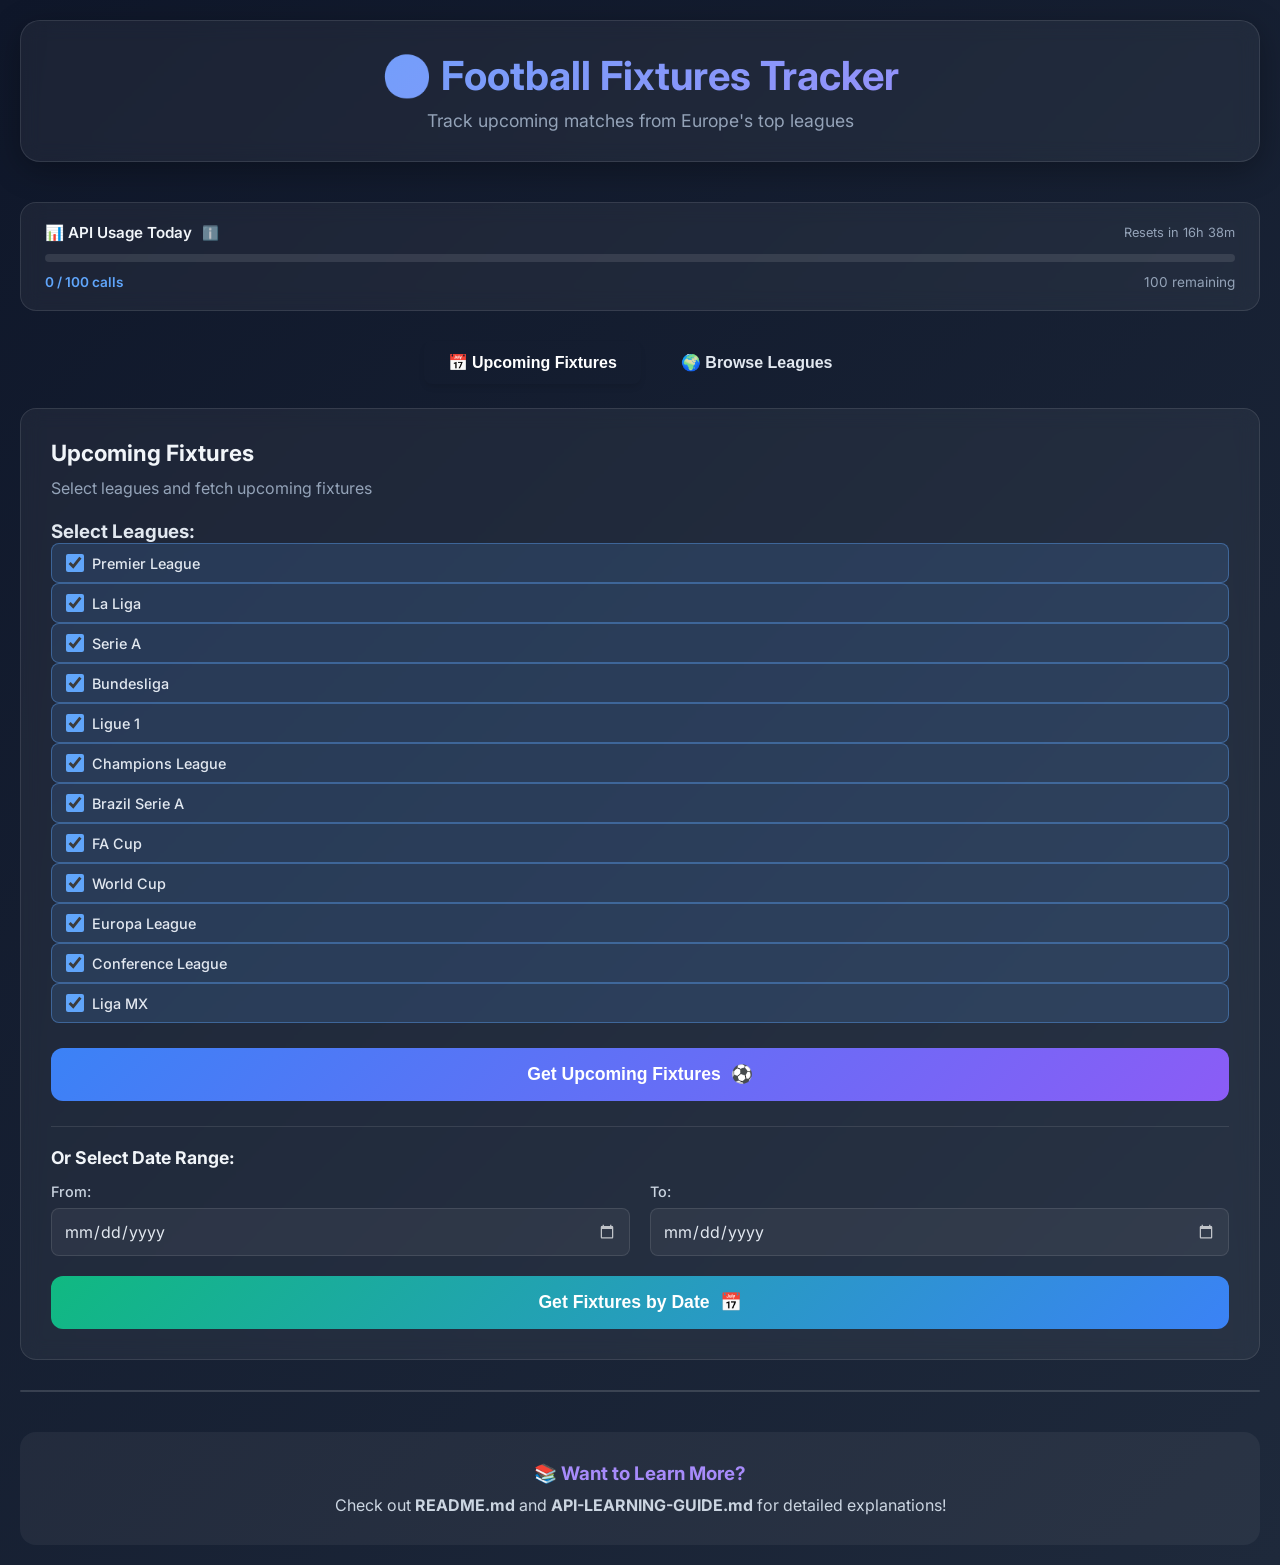
==== index.html @ 9589f8f1 "Update League Discovery UI and Logic" ====
<!DOCTYPE html>
<html lang="en">

<head>
    <meta charset="UTF-8">
    <meta name="viewport" content="width=device-width, initial-scale=1.0">
    <title>Football Results - API Demo</title>
    <meta name="description" content="Learn how to use APIs by fetching live football results">

    <!-- Link to our CSS file for styling -->
    <link rel="stylesheet" href="style.css">

    <!-- Google Fonts for better typography -->
    <link href="https://fonts.googleapis.com/css2?family=Inter:wght@400;500;600;700&display=swap" rel="stylesheet">
</head>

<body>
    <!-- Main container for our app -->
    <div class="container">

        <!-- Header section -->
        <header class="header">
            <h1>⚽ Football Fixtures Tracker</h1>
            <p class="subtitle">Track upcoming matches from Europe's top leagues</p>
        </header>

        <!-- API Usage Counter -->
        <div class="api-counter" id="api-counter">
            <div class="counter-header">
                <span class="counter-title">
                    📊 API Usage Today
                    <span class="info-icon"
                        title="ℹ️ API Counter Help&#10;&#10;• Daily Limit: 100 API calls&#10;• Each button click uses 6 calls (1 per league)&#10;• Counter resets at midnight&#10;• Saved in your browser&#10;&#10;💡 Tips for Efficiency:&#10;• Uncheck leagues you don't need&#10;• Results stay on screen - no need to refresh&#10;• Plan your queries to stay under the limit">ℹ️</span>
                </span>
                <span class="counter-reset" id="reset-timer">Resets in --:--</span>
            </div>
            <div class="progress-bar-container">
                <div class="progress-bar" id="progress-bar"></div>
            </div>
            <div class="counter-stats">
                <span class="counter-used" id="counter-used">-- / 100 calls</span>
                <span class="counter-remaining" id="counter-remaining">-- remaining</span>
            </div>
            <div class="counter-warning hidden" id="counter-warning">
                ⚠️ <span id="warning-text">Approaching daily limit!</span>
            </div>
        </div>

        <!-- Tabs Navigation -->
        <div class="tabs">
            <button class="tab-btn active" data-tab="tab-fixtures">📅 Upcoming Fixtures</button>
            <button class="tab-btn" data-tab="tab-leagues">🌍 Browse Leagues</button>
        </div>

        <!-- TAB 1: Fixtures (Existing Functionality) -->
        <div id="tab-fixtures" class="tab-content active">

            <!-- Control panel for fetching upcoming fixtures -->
            <div class="control-panel">
                <h2>Upcoming Fixtures</h2>
                <p class="control-description">Select leagues and fetch upcoming fixtures</p>

                <!-- League Selection -->
                <div class="league-selector">
                    <h3>Select Leagues:</h3>
                    <div class="league-options">
                        <label class="league-option">
                            <input type="checkbox" value="39" data-name="Premier League" checked>
                            <span>Premier League</span>
                        </label>
                        <label class="league-option">
                            <input type="checkbox" value="140" data-name="La Liga" checked>
                            <span>La Liga</span>
                        </label>
                        <label class="league-option">
                            <input type="checkbox" value="135" data-name="Serie A" checked>
                            <span>Serie A</span>
                        </label>
                        <label class="league-option">
                            <input type="checkbox" value="78" data-name="Bundesliga" checked>
                            <span>Bundesliga</span>
                        </label>
                        <label class="league-option">
                            <input type="checkbox" value="61" data-name="Ligue 1" checked>
                            <span>Ligue 1</span>
                        </label>
                        <label class="league-option">
                            <input type="checkbox" value="2" data-name="Champions League" checked>
                            <span>Champions League</span>
                        </label>
                        <label class="league-option">
                            <input type="checkbox" value="71" data-name="Brazil Serie A" checked>
                            <span>Brazil Serie A</span>
                        </label>
                        <label class="league-option">
                            <input type="checkbox" value="45" data-name="FA Cup" checked>
                            <span>FA Cup</span>
                        </label>
                        <label class="league-option">
                            <input type="checkbox" value="1" data-name="World Cup" data-season="2026" checked>
                            <span>World Cup</span>
                        </label>
                        <label class="league-option">
                            <input type="checkbox" value="3" data-name="Europa League" checked>
                            <span>Europa League</span>
                        </label>
                        <label class="league-option">
                            <input type="checkbox" value="848" data-name="Conference League" checked>
                            <span>Conference League</span>
                        </label>
                        <label class="league-option">
                            <input type="checkbox" value="262" data-name="Liga MX" data-season="2025" checked>
                            <span>Liga MX</span>
                        </label>
                    </div>
                </div>

                <!-- Button to fetch upcoming fixtures -->
                <button id="fetch-btn" class="fetch-btn">
                    <span class="btn-text">Get Upcoming Fixtures</span>
                    <span class="btn-icon">⚽</span>
                </button>

                <!-- Date Range Selection -->
                <div class="date-selector">
                    <hr class="divider">
                    <h3>Or Select Date Range:</h3>
                    <div class="date-inputs">
                        <div class="date-group">
                            <label for="start-date">From:</label>
                            <input type="date" id="start-date" class="date-input">
                        </div>
                        <div class="date-group">
                            <label for="end-date">To:</label>
                            <input type="date" id="end-date" class="date-input">
                        </div>
                    </div>
                    <button id="fetch-date-btn" class="fetch-btn secondary-btn">
                        <span class="btn-text">Get Fixtures by Date</span>
                        <span class="btn-icon">📅</span>
                    </button>
                </div>
            </div>

            <!-- Loading spinner (hidden by default) -->
            <div id="loading" class="loading hidden">
                <div class="spinner"></div>
                <p>Fetching football data...</p>
            </div>

            <!-- Error message area (hidden by default) -->
            <div id="error" class="error-message hidden">
                <h3>⚠️ Oops! Something went wrong</h3>
                <p id="error-text"></p>
            </div>

            <!-- Results container where matches will be displayed -->
            <div id="results" class="results-container">
                <!-- Match table will be inserted here by JavaScript -->
            </div>
        </div><!-- End of tab-fixtures -->

        <!-- TAB 2: League Discovery -->
        <div id="tab-leagues" class="tab-content hidden">
            <div class="control-panel">
                <h2>Explore Football Leagues</h2>
                <p class="control-description">Discover competitions from around the world. (Cached locally to save
                    credits!)</p>

                <div class="search-box">
                    <input type="text" id="league-search"
                        placeholder="Search leagues (e.g. 'Premier', 'Spain', 'cup')..." disabled>
                </div>

                <div class="action-row">
                    <button id="fetch-leagues-btn" class="fetch-btn">
                        <span class="btn-text">Load All Leagues</span>
                        <span class="btn-icon">📥</span>
                    </button>
                    <span id="league-status" class="status-text"></span>
                </div>
            </div>

            <div id="leagues-container" class="leagues-grid">
                <!-- League cards will go here -->
                <div class="placeholder-message">
                    Click "Load All Leagues" to fetch the available competitions.
                </div>
            </div>
        </div>
        <footer class="footer">
            <h3>📚 Want to Learn More?</h3>
            <p>Check out <strong>README.md</strong> and <strong>API-LEARNING-GUIDE.md</strong> for detailed
                explanations!</p>
        </footer>
    </div>

    <!-- Load Historical Odds Data (Global Variable) -->
    <script src="odds_data.js"></script>

    <!-- Link to our JavaScript file (loaded at the end so HTML loads first) -->
    <script src="script.js"></script>
</body>

</html>
---- style.css ----
/* ===================================
   FOOTBALL API DEMO - STYLESHEET
   This file styles our football results app
   =================================== */

/* Reset and base styles */
* {
    margin: 0;
    padding: 0;
    box-sizing: border-box;
}

body {
    font-family: 'Inter', -apple-system, BlinkMacSystemFont, 'Segoe UI', sans-serif;
    background: linear-gradient(135deg, #0f172a 0%, #1e293b 100%);
    min-height: 100vh;
    color: #e2e8f0;
    padding: 20px;
}

.container {
    max-width: 1400px;
    margin: 0 auto;
}

/* ===================================
   HEADER SECTION
   =================================== */
.header {
    text-align: center;
    margin-bottom: 40px;
    padding: 30px 20px;
    background: rgba(255, 255, 255, 0.05);
    backdrop-filter: blur(10px);
    border-radius: 20px;
    border: 1px solid rgba(255, 255, 255, 0.1);
    box-shadow: 0 8px 32px rgba(0, 0, 0, 0.3);
}

.header h1 {
    font-size: 2.5rem;
    font-weight: 700;
    background: linear-gradient(135deg, #60a5fa 0%, #a78bfa 100%);
    -webkit-background-clip: text;
    -webkit-text-fill-color: transparent;
    background-clip: text;
    margin-bottom: 10px;
}

.subtitle {
    font-size: 1.1rem;
    color: #94a3b8;
    font-weight: 400;
}

/* ===================================
   CONTROL PANEL
   =================================== */
.control-panel {
    background: rgba(255, 255, 255, 0.05);
    backdrop-filter: blur(10px);
    border: 1px solid rgba(255, 255, 255, 0.1);
    border-radius: 16px;
    padding: 30px;
    margin-bottom: 30px;
}

.control-panel h2 {
    margin-bottom: 10px;
    color: #f1f5f9;
    font-size: 1.4rem;
}

.control-description {
    color: #94a3b8;
    margin-bottom: 20px;
    line-height: 1.5;
}

/* League Selector */
.league-selector {
    margin-bottom: 25px;
    gap: 12px;
}

.league-option {
    display: flex;
    align-items: center;
    gap: 8px;
    padding: 10px 14px;
    background: rgba(255, 255, 255, 0.05);
    border: 1px solid rgba(255, 255, 255, 0.1);
    border-radius: 8px;
    cursor: pointer;
    transition: all 0.2s ease;
}

.league-option:hover {
    background: rgba(96, 165, 250, 0.1);
    border-color: rgba(96, 165, 250, 0.3);
}

.league-option input[type="checkbox"] {
    width: 18px;
    height: 18px;
    cursor: pointer;
    accent-color: #60a5fa;
}

.league-option span {
    color: #e2e8f0;
    font-size: 0.9rem;
    font-weight: 500;
}

.league-option:has(input:checked) {
    background: rgba(96, 165, 250, 0.15);
    border-color: rgba(96, 165, 250, 0.4);
}

/* Fetch button */
.fetch-btn {
    width: 100%;
    padding: 16px 24px;
    font-size: 1.1rem;
    font-weight: 600;
    background: linear-gradient(135deg, #3b82f6 0%, #8b5cf6 100%);
    color: white;
    border: none;
    border-radius: 12px;
    cursor: pointer;
    display: flex;
    align-items: center;
    justify-content: center;
    gap: 10px;
    transition: transform 0.2s ease, box-shadow 0.2s ease;
}

.fetch-btn:hover {
    transform: translateY(-2px);
    box-shadow: 0 8px 24px rgba(59, 130, 246, 0.4);
}

.fetch-btn:active {
    transform: translateY(0);
}

.fetch-btn:disabled {
    opacity: 0.5;
    cursor: not-allowed;
    transform: none;
}

/* ===================================
   LOADING SPINNER
   =================================== */
.loading {
    text-align: center;
    padding: 40px;
    background: rgba(255, 255, 255, 0.05);
    border-radius: 16px;
    margin-bottom: 20px;
}

.spinner {
    width: 50px;
    height: 50px;
    margin: 0 auto 20px;
    border: 4px solid rgba(96, 165, 250, 0.2);
    border-top-color: #60a5fa;
    border-radius: 50%;
    animation: spin 1s linear infinite;
}

@keyframes spin {
    to {
        transform: rotate(360deg);
    }
}

/* ===================================
   ERROR MESSAGE
   =================================== */
.error-message {
    background: rgba(239, 68, 68, 0.1);
    border: 1px solid rgba(239, 68, 68, 0.3);
    border-radius: 12px;
    padding: 20px;
    margin-bottom: 20px;
}

.error-message h3 {
    color: #fca5a5;
    margin-bottom: 10px;
}

.error-message p {
    color: #fecaca;
}

/* ===================================
   RESULTS CONTAINER - TABLE STYLE
   =================================== */
.results-container {
    background: rgba(255, 255, 255, 0.05);
    backdrop-filter: blur(10px);
    border: 1px solid rgba(255, 255, 255, 0.1);
    border-radius: 12px;
    overflow: hidden;
    margin-bottom: 40px;
}

.fixtures-table {
    width: 100%;
    border-collapse: collapse;
    font-size: 0.9rem;
}

.fixtures-table thead {
    background: rgba(96, 165, 250, 0.1);
    border-bottom: 2px solid rgba(96, 165, 250, 0.3);
}

.fixtures-table th {
    padding: 16px 12px;
    text-align: left;
    font-weight: 600;
    color: #60a5fa;
    font-size: 0.85rem;
    text-transform: uppercase;
    letter-spacing: 0.5px;
}

.fixtures-table th.center {
    text-align: center;
}

.fixtures-table tbody tr {
    border-bottom: 1px solid rgba(255, 255, 255, 0.05);
    transition: background-color 0.2s ease;
}

.fixtures-table tbody tr:hover {
    background: rgba(96, 165, 250, 0.08);
}

.fixtures-table tbody tr:last-child {
    border-bottom: none;
}

.fixtures-table td {
    padding: 14px 12px;
    color: #e2e8f0;
    vertical-align: middle;
}

.league-cell {
    font-weight: 600;
    color: #60a5fa;
    white-space: nowrap;
}

.datetime-cell {
    color: #94a3b8;
    font-size: 0.85rem;
    white-space: nowrap;
}

.date-line {
    display: block;
    margin-bottom: 2px;
}

.time-line {
    display: block;
    font-size: 0.8rem;
    color: #64748b;
}

.team-cell {
    display: flex;
    align-items: center;
    gap: 8px;
}

.team-logo {
    width: 24px;
    height: 24px;
    object-fit: contain;
    flex-shrink: 0;
}

.team-name {
    font-weight: 500;
    color: #f1f5f9;
}

.score-cell {
    text-align: center;
    font-weight: 700;
    font-size: 1.1rem;
    color: #60a5fa;
    white-space: nowrap;
}

.score-cell.no-score {
    color: #64748b;
    font-size: 0.9rem;
}

.venue-cell {
    color: #94a3b8;
    font-size: 0.85rem;
}

.match-status {
    display: inline-block;
    padding: 4px 10px;
    border-radius: 12px;
    font-size: 0.75rem;
    font-weight: 600;
    text-align: center;
    white-space: nowrap;
}

.status-finished {
    background: rgba(34, 197, 94, 0.2);
    color: #86efac;
}

.status-live {
    background: rgba(239, 68, 68, 0.2);
    color: #fca5a5;
}

.status-scheduled {
    background: rgba(59, 130, 246, 0.2);
    color: #93c5fd;
}

/* ===================================
   FOOTER
   =================================== */
.footer {
    text-align: center;
    padding: 30px;
    background: rgba(255, 255, 255, 0.05);
    border-radius: 16px;
    margin-top: 40px;
}

.footer h3 {
    color: #a78bfa;
    margin-bottom: 10px;
}

.footer p {
    color: #cbd5e1;
}

/* ===================================
   UTILITY CLASSES
   =================================== */
.hidden {
    display: none;
}

/* ===================================
   RESPONSIVE DESIGN
   =================================== */
@media (max-width: 768px) {
    .header h1 {
        font-size: 2rem;
    }

    .fixtures-table {
        font-size: 0.8rem;
    }

    .fixtures-table th,
    .fixtures-table td {
        padding: 10px 8px;
    }

    .team-logo {
        width: 20px;
        height: 20px;
    }

    .control-panel {
        padding: 20px;
    }

    .league-options {
        grid-template-columns: 1fr;
    }
}
/* ===================================
   API USAGE COUNTER
   =================================== */
.api-counter {
    background: rgba(255, 255, 255, 0.05);
    backdrop-filter: blur(10px);
    border: 1px solid rgba(255, 255, 255, 0.1);
    border-radius: 16px;
    padding: 20px 24px;
    margin-bottom: 30px;
}

.counter-header {
    display: flex;
    justify-content: space-between;
    align-items: center;
    margin-bottom: 12px;
}

.counter-title {
    font-size: 0.95rem;
    font-weight: 600;
    color: #f1f5f9;
}

.counter-reset {
    font-size: 0.8rem;
    color: #94a3b8;
}

.progress-bar-container {
    width: 100%;
    height: 8px;
    background: rgba(255, 255, 255, 0.1);
    border-radius: 10px;
    overflow: hidden;
    margin-bottom: 12px;
}

.progress-bar {
    height: 100%;
    background: linear-gradient(90deg, #10b981 0%, #3b82f6 100%);
    border-radius: 10px;
    transition: width 0.3s ease, background 0.3s ease;
    width: 0%;
}

.progress-bar.medium {
    background: linear-gradient(90deg, #3b82f6 0%, #f59e0b 100%);
}

.progress-bar.high {
    background: linear-gradient(90deg, #f59e0b 0%, #ef4444 100%);
}

.counter-stats {
    display: flex;
    justify-content: space-between;
    align-items: center;
    font-size: 0.85rem;
}

.counter-used {
    font-weight: 600;
    color: #60a5fa;
}

.counter-remaining {
    color: #94a3b8;
}

.counter-warning {
    margin-top: 12px;
    padding: 8px 12px;
    background: rgba(251, 191, 36, 0.1);
    border: 1px solid rgba(251, 191, 36, 0.3);
    border-radius: 8px;
    font-size: 0.85rem;
    color: #fbbf24;
    display: flex;
    align-items: center;
    gap: 6px;
}

.counter-warning.error {
    background: rgba(239, 68, 68, 0.1);
    border-color: rgba(239, 68, 68, 0.3);
    color: #fca5a5;
}

/* Info icon tooltip */
.info-icon {
    display: inline-block;
    margin-left: 6px;
    font-size: 0.85rem;
    cursor: help;
    opacity: 0.7;
    transition: opacity 0.2s ease;
}

.info-icon:hover {
    opacity: 1;
}

/* Utility class for hiding elements */
.hidden {
    display: none !important;
}

/* ===================================
   DATE RANGE SELECTOR
   =================================== */
.date-selector {
    margin-top: 25px;
}

.divider {
    border: 0;
    height: 1px;
    background: rgba(255, 255, 255, 0.1);
    margin: 20px 0;
}

.date-selector h3 {
    margin-bottom: 15px;
    color: #f1f5f9;
    font-size: 1.1rem;
}

.date-inputs {
    display: flex;
    gap: 20px;
    margin-bottom: 20px;
}

.date-group {
    display: flex;
    flex-direction: column;
    gap: 8px;
    flex: 1;
}

.date-group label {
    color: #cbd5e1;
    font-size: 0.9rem;
    font-weight: 500;
}

.date-input {
    background: rgba(255, 255, 255, 0.05);
    border: 1px solid rgba(255, 255, 255, 0.1);
    border-radius: 8px;
    padding: 12px;
    color: #e2e8f0;
    font-family: inherit;
    font-size: 1rem;
    width: 100%;
}

.date-input::-webkit-calendar-picker-indicator {
    filter: invert(1);
    cursor: pointer;
    opacity: 0.7;
}

.date-input:focus {
    outline: none;
    border-color: #60a5fa;
    background: rgba(255, 255, 255, 0.1);
}

.secondary-btn {
    background: linear-gradient(135deg, #10b981 0%, #3b82f6 100%);
}

.secondary-btn:hover {
    box-shadow: 0 8px 24px rgba(16, 185, 129, 0.4);
}

/* ===================================
   TABS STYLES
   =================================== */
.tabs {
    display: flex;
    justify-content: center;
    gap: 1rem;
    margin-bottom: 1.5rem;
    padding: 0 1rem;
}

.tab-btn {
    background-color: transparent;
    border: 2px solid var(--primary-color);
    color: var(--text-color);
    padding: 0.75rem 1.5rem;
    border-radius: 8px;
    font-size: 1rem;
    font-weight: 600;
    cursor: pointer;
    transition: all 0.2s ease;
    width: auto;
}

.tab-btn:hover {
    background-color: rgba(59, 130, 246, 0.1); /* light blue tint */
}

.tab-btn.active {
    background-color: var(--primary-color);
    color: white;
    box-shadow: 0 4px 6px -1px rgba(0, 0, 0, 0.1);
}

.tab-content {
    display: block;
    animation: fadeIn 0.3s ease;
}

.tab-content.hidden {
    display: none;
}

@keyframes fadeIn {
    from { opacity: 0; transform: translateY(5px); }
    to { opacity: 1; transform: translateY(0); }
}

/* ===================================
   LEAGUE DISCOVERY STYLES
   =================================== */
.search-box {
    margin-bottom: 1.5rem;
    max-width: 500px;
    margin-left: auto;
    margin-right: auto;
}

.search-box input {
    width: 100%;
    padding: 1rem;
    font-size: 1rem;
    border: 1px solid #e2e8f0;
    border-radius: 8px;
    background-color: white;
    box-shadow: 0 1px 2px 0 rgba(0, 0, 0, 0.05);
}

.search-box input:focus {
    outline: none;
    border-color: var(--primary-color);
    box-shadow: 0 0 0 3px rgba(59, 130, 246, 0.2);
}

.action-row {
    display: flex;
    flex-direction: column;
    align-items: center;
    gap: 1rem;
    margin-bottom: 2rem;
}

.status-text {
    font-size: 0.9rem;
    color: #64748b;
}

.leagues-grid {
    display: flex;
    flex-direction: column;
    gap: 0.5rem;
    padding: 1rem 0;
}

.league-card {
    background: white;
    border-radius: 8px;
    padding: 1rem;
    box-shadow: 0 1px 2px 0 rgba(0, 0, 0, 0.05);
    border: 1px solid #e2e8f0;
    display: flex;
    justify-content: space-between;
    align-items: center;
    transition: background-color 0.2s ease;
}

.league-card:hover {
    background-color: #f8fafc;
}

.league-card.major-league {
    border-left: 4px solid var(--secondary-color);
    background: #fdfdfd; 
}

/* New Layout for List Items */
.league-info {
    flex-grow: 1;
    display: grid;
    grid-template-columns: 2fr 1.5fr 1fr 1fr;
    align-items: center;
    gap: 1rem;
}

.league-info h4 {
    margin: 0;
    font-size: 1rem;
    color: #0f172a;
    font-weight: 600;
}

.league-info p {
    margin: 0;
    color: #64748b;
    font-size: 0.9rem;
}

.meta-tags {
    display: flex;
    gap: 0.5rem;
    justify-content: flex-end;
}

.league-tag {
    font-size: 0.75rem;
    padding: 0.2rem 0.6rem;
    border-radius: 4px;
    background-color: #f1f5f9;
    color: #475569;
    white-space: nowrap;
}

.tag-popular {
    background-color: var(--secondary-color);
    color: white;
}

.placeholder-message {
    text-align: center;
    padding: 3rem;
    color: #94a3b8;
    background: #f8fafc;
    border-radius: 12px;
    border: 2px dashed #e2e8f0;
}

/* Load More Button */
.load-more-container {
    text-align: center;
    margin-top: 1rem;
    width: 100%;
}
.load-more-btn {
    background: white;
    border: 1px solid #e2e8f0;
    padding: 0.5rem 2rem;
    border-radius: 6px;
    cursor: pointer;
    font-size: 0.9rem;
    color: #64748b;
    transition: all 0.2s;
}
.load-more-btn:hover {
    border-color: #cbd5e1;
    color: #334155;
}
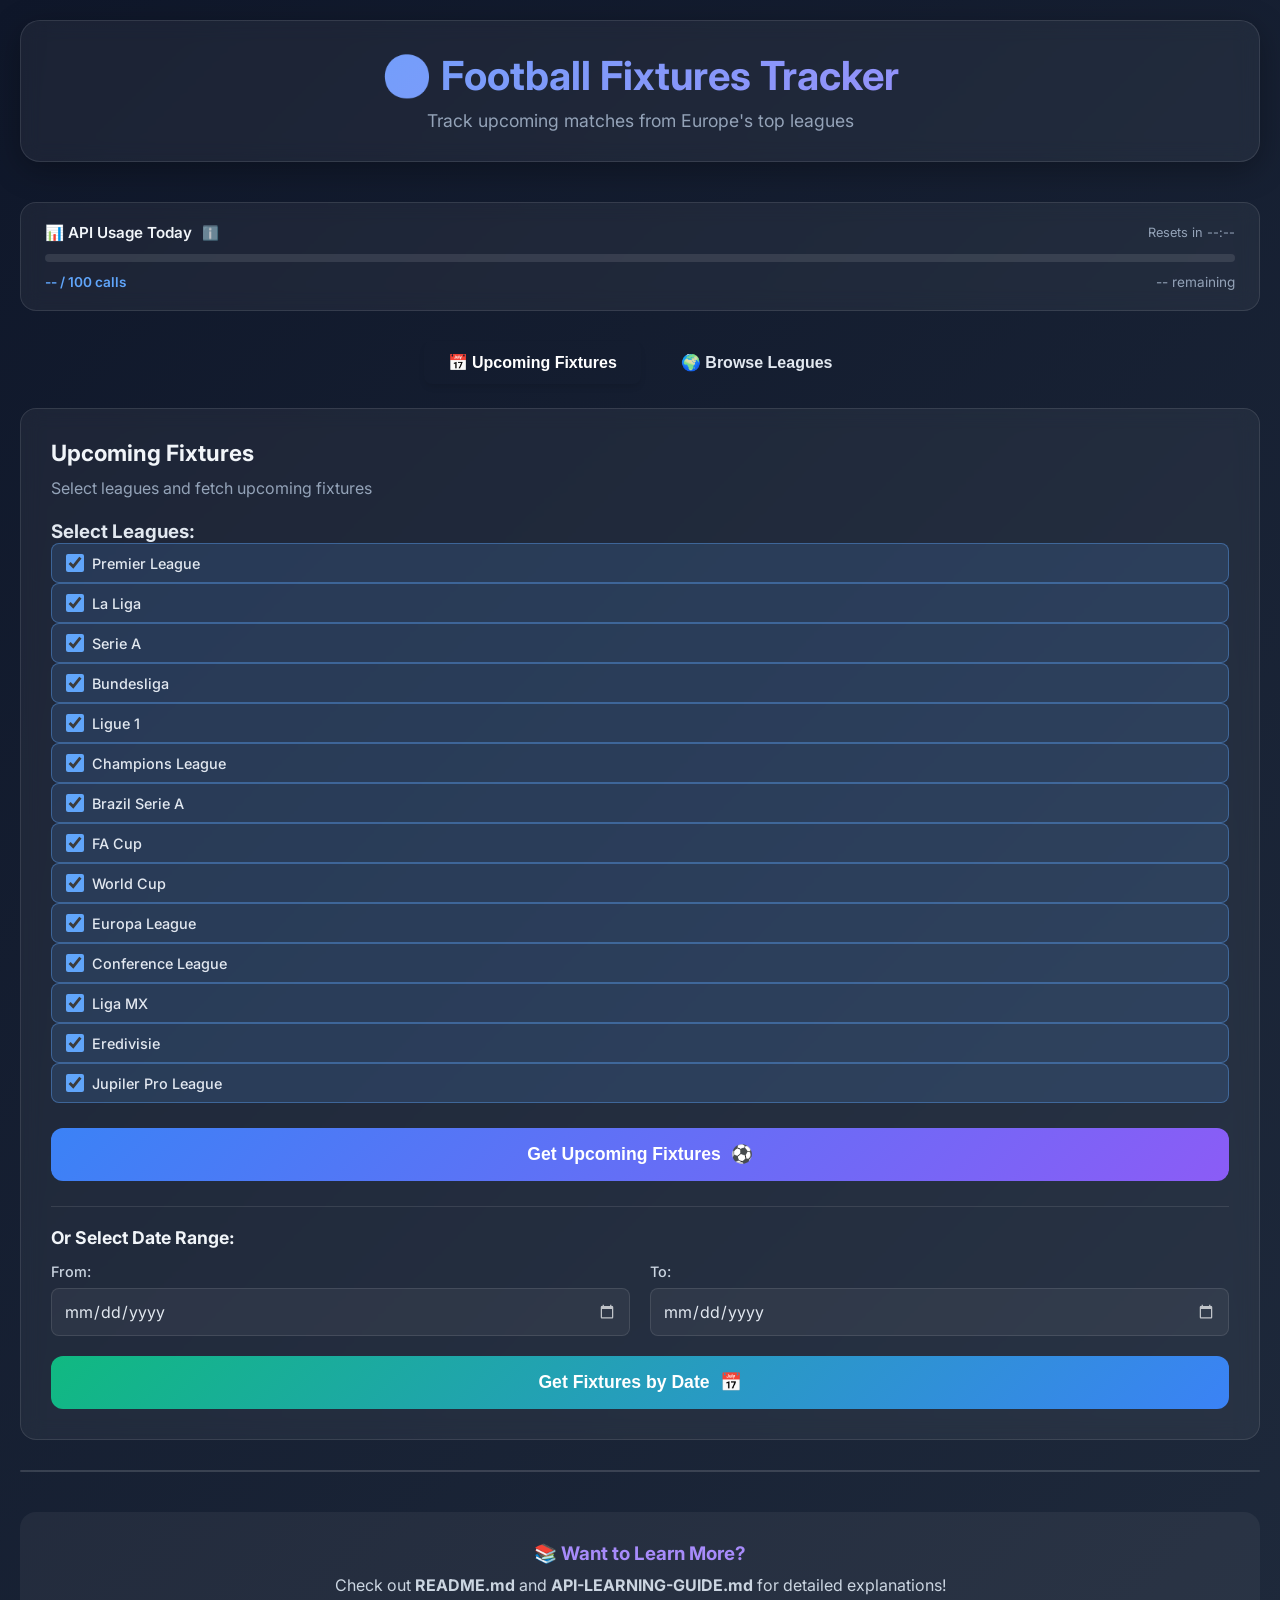
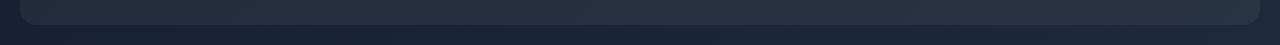
==== commit d5a62a4d: "Add pinning feature, new leagues, and dark mode for browsing" ====
--- a/index.html
+++ b/index.html
@@ -108,10 +108,21 @@
                             <input type="checkbox" value="848" data-name="Conference League" checked>
                             <span>Conference League</span>
                         </label>
-                        <label class="league-option">
+                    <label class="league-option">
                             <input type="checkbox" value="262" data-name="Liga MX" data-season="2025" checked>
                             <span>Liga MX</span>
                         </label>
+                        <label class="league-option">
+                            <input type="checkbox" value="88" data-name="Eredivisie" data-season="2025" checked>
+                            <span>Eredivisie</span>
+                        </label>
+                        <label class="league-option">
+                            <input type="checkbox" value="144" data-name="Jupiler Pro League" data-season="2025" checked>
+                            <span>Jupiler Pro League</span>
+                        </label>
+                        
+                        <!-- Custom Leagues (Pinned by User) -->
+                        <div id="custom-leagues-container"></div>
                     </div>
                 </div>
 
--- a/style.css
+++ b/style.css
@@ -623,7 +623,7 @@
 }
 
 /* ===================================
-   LEAGUE DISCOVERY STYLES
+   LEAGUE DISCOVERY STYLES (DARK MODE)
    =================================== */
 .search-box {
     margin-bottom: 1.5rem;
@@ -636,16 +636,23 @@
     width: 100%;
     padding: 1rem;
     font-size: 1rem;
-    border: 1px solid #e2e8f0;
+    border: 1px solid rgba(255, 255, 255, 0.1);
     border-radius: 8px;
-    background-color: white;
-    box-shadow: 0 1px 2px 0 rgba(0, 0, 0, 0.05);
+    background-color: rgba(30, 41, 59, 0.6);
+    color: white;
+    box-shadow: 0 4px 6px -1px rgba(0, 0, 0, 0.1);
+    transition: all 0.2s;
 }
 
 .search-box input:focus {
     outline: none;
-    border-color: var(--primary-color);
+    border-color: #60a5fa;
     box-shadow: 0 0 0 3px rgba(59, 130, 246, 0.2);
+    background-color: rgba(30, 41, 59, 0.8);
+}
+
+.search-box input::placeholder {
+    color: #64748b;
 }
 
 .action-row {
@@ -658,7 +665,7 @@
 
 .status-text {
     font-size: 0.9rem;
-    color: #64748b;
+    color: #94a3b8;
 }
 
 .leagues-grid {
@@ -668,28 +675,30 @@
     padding: 1rem 0;
 }
 
+/* Dark Mode League Card */
 .league-card {
-    background: white;
-    border-radius: 8px;
+    background: rgba(255, 255, 255, 0.03);
+    border-radius: 12px;
     padding: 1rem;
-    box-shadow: 0 1px 2px 0 rgba(0, 0, 0, 0.05);
-    border: 1px solid #e2e8f0;
+    border: 1px solid rgba(255, 255, 255, 0.05);
     display: flex;
     justify-content: space-between;
     align-items: center;
-    transition: background-color 0.2s ease;
+    transition: all 0.2s ease;
 }
 
 .league-card:hover {
-    background-color: #f8fafc;
+    background: rgba(255, 255, 255, 0.08);
+    transform: translateX(4px);
+    border-color: rgba(255, 255, 255, 0.1);
 }
 
 .league-card.major-league {
-    border-left: 4px solid var(--secondary-color);
-    background: #fdfdfd; 
-}
-
-/* New Layout for List Items */
+    border-left: 4px solid #f59e0b; /* Amber/Gold for major leagues */
+    background: linear-gradient(90deg, rgba(245, 158, 11, 0.05) 0%, rgba(255, 255, 255, 0.03) 100%);
+}
+
+/* Layout for List Items */
 .league-info {
     flex-grow: 1;
     display: grid;
@@ -701,13 +710,13 @@
 .league-info h4 {
     margin: 0;
     font-size: 1rem;
-    color: #0f172a;
+    color: #f1f5f9;
     font-weight: 600;
 }
 
 .league-info p {
     margin: 0;
-    color: #64748b;
+    color: #94a3b8;
     font-size: 0.9rem;
 }
 
@@ -721,23 +730,24 @@
     font-size: 0.75rem;
     padding: 0.2rem 0.6rem;
     border-radius: 4px;
-    background-color: #f1f5f9;
-    color: #475569;
+    background-color: rgba(255, 255, 255, 0.1);
+    color: #cbd5e1;
     white-space: nowrap;
 }
 
 .tag-popular {
-    background-color: var(--secondary-color);
-    color: white;
+    background-color: rgba(245, 158, 11, 0.2);
+    color: #fbbf24;
+    border: 1px solid rgba(245, 158, 11, 0.3);
 }
 
 .placeholder-message {
     text-align: center;
     padding: 3rem;
     color: #94a3b8;
-    background: #f8fafc;
+    background: rgba(255, 255, 255, 0.02);
     border-radius: 12px;
-    border: 2px dashed #e2e8f0;
+    border: 2px dashed rgba(255, 255, 255, 0.1);
 }
 
 /* Load More Button */
@@ -747,16 +757,86 @@
     width: 100%;
 }
 .load-more-btn {
-    background: white;
-    border: 1px solid #e2e8f0;
-    padding: 0.5rem 2rem;
-    border-radius: 6px;
+    background: rgba(255, 255, 255, 0.05);
+    border: 1px solid rgba(255, 255, 255, 0.1);
+    padding: 0.75rem 2rem;
+    border-radius: 8px;
     cursor: pointer;
     font-size: 0.9rem;
-    color: #64748b;
+    color: #cbd5e1;
     transition: all 0.2s;
 }
 .load-more-btn:hover {
-    border-color: #cbd5e1;
-    color: #334155;
+    background: rgba(255, 255, 255, 0.1);
+    color: white;
+}
+
+/* ===================================
+   PINNING & CUSTOM LEAGUES STYLES
+   =================================== */
+/* Pin Button in Card */
+.pin-league-btn {
+    padding: 6px 14px;
+    font-size: 0.85rem;
+    border-radius: 8px;
+    border: 1px solid rgba(255, 255, 255, 0.1);
+    background: rgba(0, 0, 0, 0.2);
+    color: #e2e8f0;
+    cursor: pointer;
+    transition: all 0.2s;
+    font-weight: 500;
+    display: flex;
+    align-items: center;
+    gap: 6px;
+    margin-left: 10px;
+}
+
+.pin-league-btn:hover {
+    background: rgba(59, 130, 246, 0.2);
+    border-color: rgba(59, 130, 246, 0.5);
+    color: white;
+    transform: translateY(-1px);
+}
+
+.pin-league-btn.pinned {
+    background: rgba(16, 185, 129, 0.15);
+    border-color: rgba(16, 185, 129, 0.4);
+    color: #6ee7b7;
+}
+
+/* Custom Leagues Container and Items */
+#custom-leagues-container {
+    display: contents; /* Allows children to sit directly in grid */
+}
+
+.league-option.custom-league {
+    border: 1px dashed rgba(139, 92, 246, 0.4);
+    background: rgba(139, 92, 246, 0.05);
+}
+
+.league-option.custom-league:hover {
+    background: rgba(139, 92, 246, 0.1);
+    border-color: rgba(139, 92, 246, 0.6);
+}
+
+.custom-league span {
+    width: 100%;
+    display: flex;
+    justify-content: space-between;
+    align-items: center;
+}
+
+.remove-pin {
+    opacity: 0.4;
+    cursor: pointer;
+    transition: all 0.2s;
+    font-size: 0.75rem;
+    padding: 2px 6px;
+    border-radius: 4px;
+}
+
+.remove-pin:hover {
+    opacity: 1;
+    background: rgba(239, 68, 68, 0.2);
+    color: #fca5a5;
 }
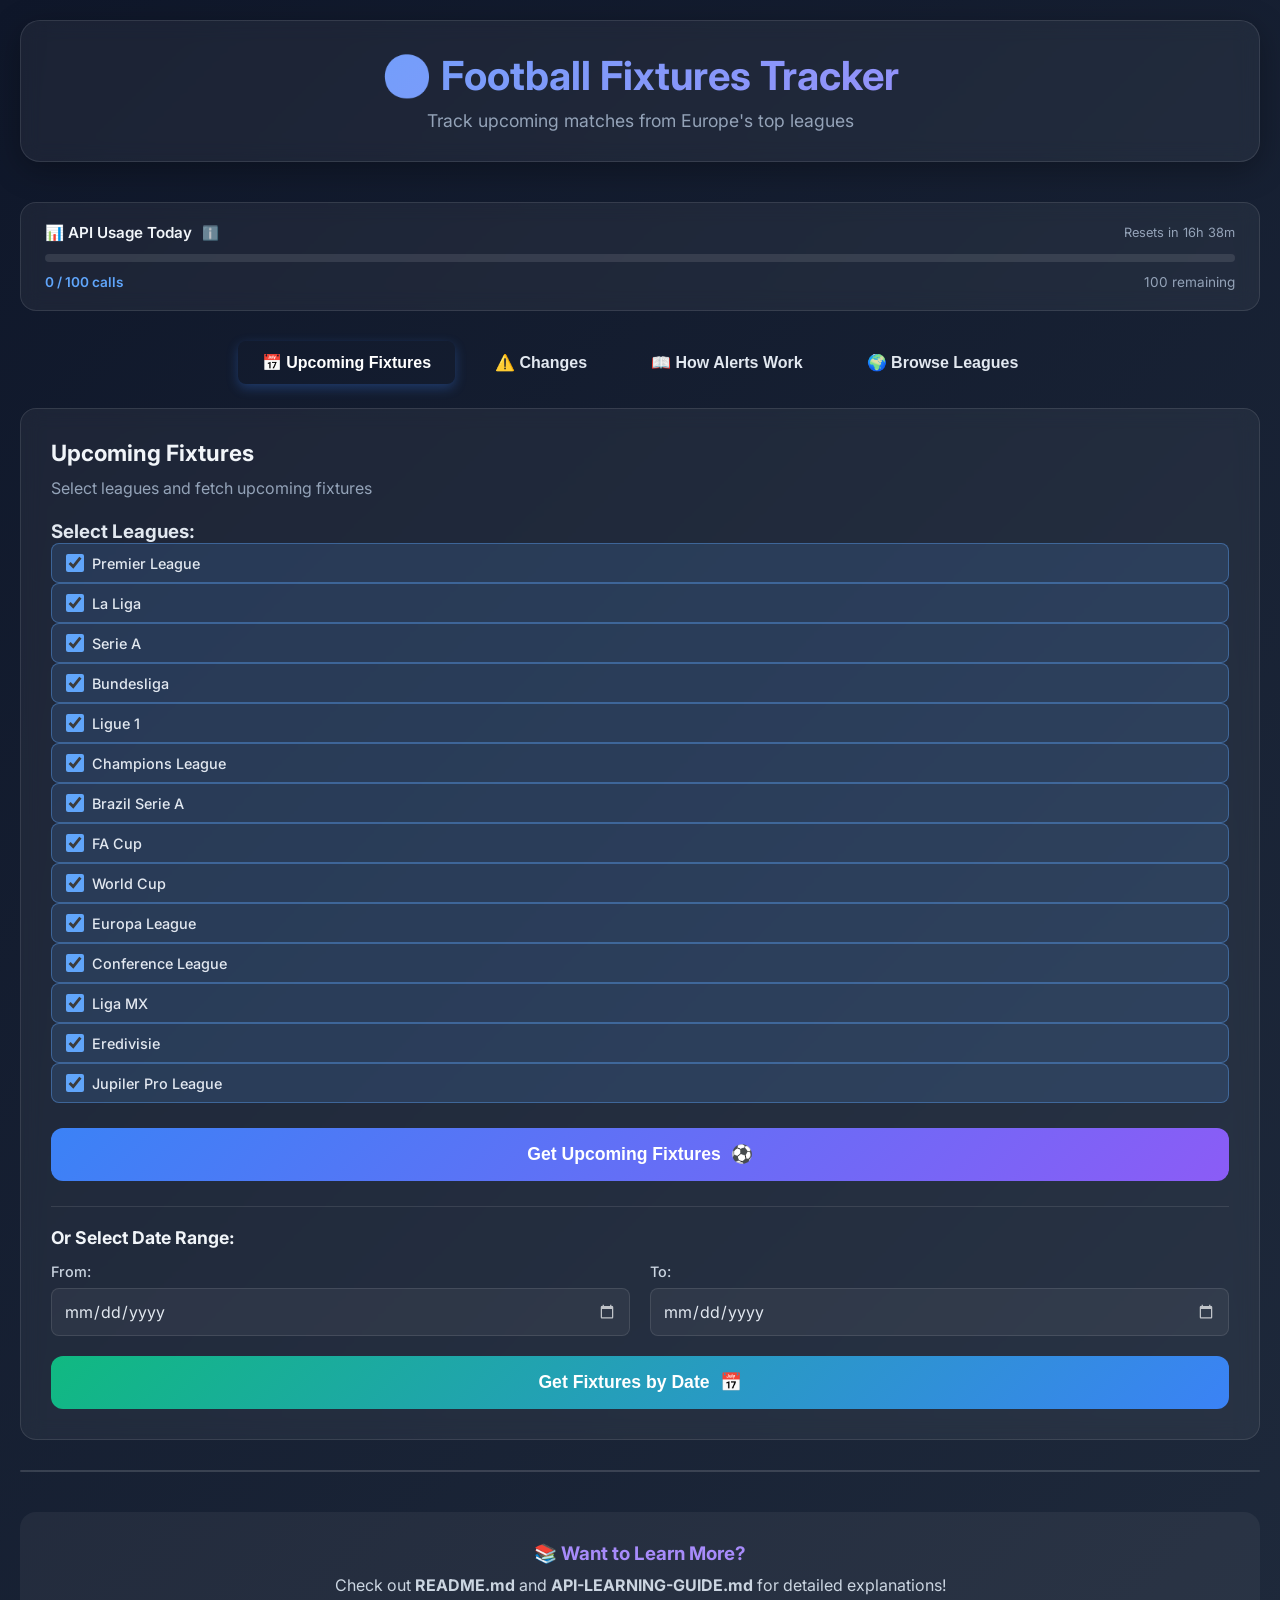
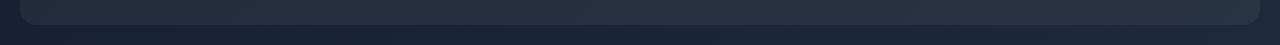
==== commit de5cb92d: "feat: Add fixture change tracking and alerts tab" ====
--- a/index.html
+++ b/index.html
@@ -49,6 +49,11 @@
         <!-- Tabs Navigation -->
         <div class="tabs">
             <button class="tab-btn active" data-tab="tab-fixtures">📅 Upcoming Fixtures</button>
+            <button class="tab-btn" data-tab="tab-changes">
+                ⚠️ Changes
+                <span id="changes-badge" class="badge hidden">0</span>
+            </button>
+            <button class="tab-btn" data-tab="tab-instructions">📖 How Alerts Work</button>
             <button class="tab-btn" data-tab="tab-leagues">🌍 Browse Leagues</button>
         </div>
 
@@ -108,7 +113,7 @@
                             <input type="checkbox" value="848" data-name="Conference League" checked>
                             <span>Conference League</span>
                         </label>
-                    <label class="league-option">
+                        <label class="league-option">
                             <input type="checkbox" value="262" data-name="Liga MX" data-season="2025" checked>
                             <span>Liga MX</span>
                         </label>
@@ -117,10 +122,11 @@
                             <span>Eredivisie</span>
                         </label>
                         <label class="league-option">
-                            <input type="checkbox" value="144" data-name="Jupiler Pro League" data-season="2025" checked>
+                            <input type="checkbox" value="144" data-name="Jupiler Pro League" data-season="2025"
+                                checked>
                             <span>Jupiler Pro League</span>
                         </label>
-                        
+
                         <!-- Custom Leagues (Pinned by User) -->
                         <div id="custom-leagues-container"></div>
                     </div>
@@ -171,6 +177,74 @@
             </div>
         </div><!-- End of tab-fixtures -->
 
+        <!-- TAB 1.5: Changes / Alerts -->
+        <div id="tab-changes" class="tab-content hidden">
+            <div class="control-panel">
+                <h2>Fixture Changes & Alerts</h2>
+                <p class="control-description">Matches that have been rescheduled, postponed, or changed time since you
+                    last checked.</p>
+                <div class="action-row" style="flex-direction: row; justify-content: flex-start; margin-bottom: 0;">
+                    <button id="clear-changes-btn" class="fetch-btn" style="width: auto; padding: 10px 20px;">
+                        <span class="btn-text">Clear Alerts</span>
+                        <span class="btn-icon">✓</span>
+                    </button>
+                    <span id="changes-status-text" class="status-text" style="align-self: center;"></span>
+                </div>
+            </div>
+
+            <div id="changes-results" class="results-container">
+                <div class="placeholder-message">
+                    No schedule changes detected recently. Fetch upcoming fixtures to check for new updates.
+                </div>
+            </div>
+        </div><!-- End of tab-changes -->
+
+        <!-- TAB 1.75: Instructions -->
+        <div id="tab-instructions" class="tab-content hidden">
+            <div class="control-panel">
+                <h2>How Fixture Alerts Work</h2>
+                <p class="control-description">Learn how to easily track schedule changes without wasting API credits.
+                </p>
+
+                <div
+                    style="background: rgba(255,255,255,0.05); padding: 20px; border-radius: 12px; margin-top: 20px; line-height: 1.6; color: #e2e8f0;">
+                    <h3 style="color: #60a5fa; margin-bottom: 15px;">Step 1: Set Your Baseline</h3>
+                    <p style="margin-bottom: 15px;">When you select your leagues and click <strong>"Get Upcoming
+                            Fixtures"</strong>, the app asks the API for the next 50 matches for those leagues.</p>
+                    <p style="margin-bottom: 25px;">It displays the next 10 matches on your screen, but it quietly saves
+                        all 50 matches into your browser's "Local Storage". This forms your baseline schedule.</p>
+
+                    <h3 style="color: #60a5fa; margin-bottom: 15px;">Step 2: Check for Updates</h3>
+                    <p style="margin-bottom: 15px;">Later in the week (or the next day), come back to the app and click
+                        <strong>"Get Upcoming Fixtures"</strong> again.</p>
+                    <p style="margin-bottom: 15px;">The app will fetch the live API data and immediately compare it
+                        against your saved baseline. If a match has been <strong>rescheduled</strong>,
+                        <strong>postponed</strong>, or <strong>canceled</strong>, it will flag it.</p>
+                    <p style="margin-bottom: 25px;">The new, updated schedule then replaces your old baseline in Local
+                        Storage, so you're always comparing against the most recent data.</p>
+
+                    <h3 style="color: #60a5fa; margin-bottom: 15px;">Step 3: Review the Changes Tab</h3>
+                    <p style="margin-bottom: 15px;">If the app detects any discrepancies between the old baseline and
+                        the new live data, a red notification badge will appear on the <strong>"⚠️ Changes"</strong>
+                        tab.</p>
+                    <p>Click the tab to view a table detailing exactly what changed (e.g., showing the old kick-off time
+                        crossed out next to the new kick-off time).</p>
+
+                    <hr style="border: 0; height: 1px; background: rgba(255,255,255,0.1); margin: 25px 0;">
+
+                    <h3 style="color: #fca5a5; margin-bottom: 10px;">⚠️ Important Notes</h3>
+                    <ul style="margin-left: 20px; margin-bottom: 10px; color: #cbd5e1;">
+                        <li style="margin-bottom: 8px;">Because this uses Local Storage, your saved baseline is tied to
+                            the specific browser and device you are currently using.</li>
+                        <li style="margin-bottom: 8px;">The app only checks for changes when you manually click <em>"Get
+                                Upcoming Fixtures"</em>. It does not check automatically in the background.</li>
+                        <li>It tracks the next 50 matches per league. Matches further out than that won't be tracked
+                            until they enter the next-50 window.</li>
+                    </ul>
+                </div>
+            </div>
+        </div><!-- End of tab-instructions -->
+
         <!-- TAB 2: League Discovery -->
         <div id="tab-leagues" class="tab-content hidden">
             <div class="control-panel">
--- a/style.css
+++ b/style.css
@@ -594,8 +594,10 @@
     font-size: 1rem;
     font-weight: 600;
     cursor: pointer;
-    transition: all 0.2s ease;
-    width: auto;
+    transition: all 0.3s ease;
+    display: flex;
+    align-items: center;
+    gap: 8px;
 }
 
 .tab-btn:hover {
@@ -605,7 +607,28 @@
 .tab-btn.active {
     background-color: var(--primary-color);
     color: white;
-    box-shadow: 0 4px 6px -1px rgba(0, 0, 0, 0.1);
+    box-shadow: 0 4px 12px rgba(59, 130, 246, 0.3);
+}
+
+.badge {
+    background-color: #ef4444;
+    color: white;
+    font-size: 0.75rem;
+    font-weight: bold;
+    padding: 2px 6px;
+    border-radius: 10px;
+    margin-left: 4px;
+}
+
+.old-time {
+    text-decoration: line-through;
+    color: #ef4444;
+    margin-right: 6px;
+}
+
+.new-time {
+    color: #10b981;
+    font-weight: bold;
 }
 
 .tab-content {
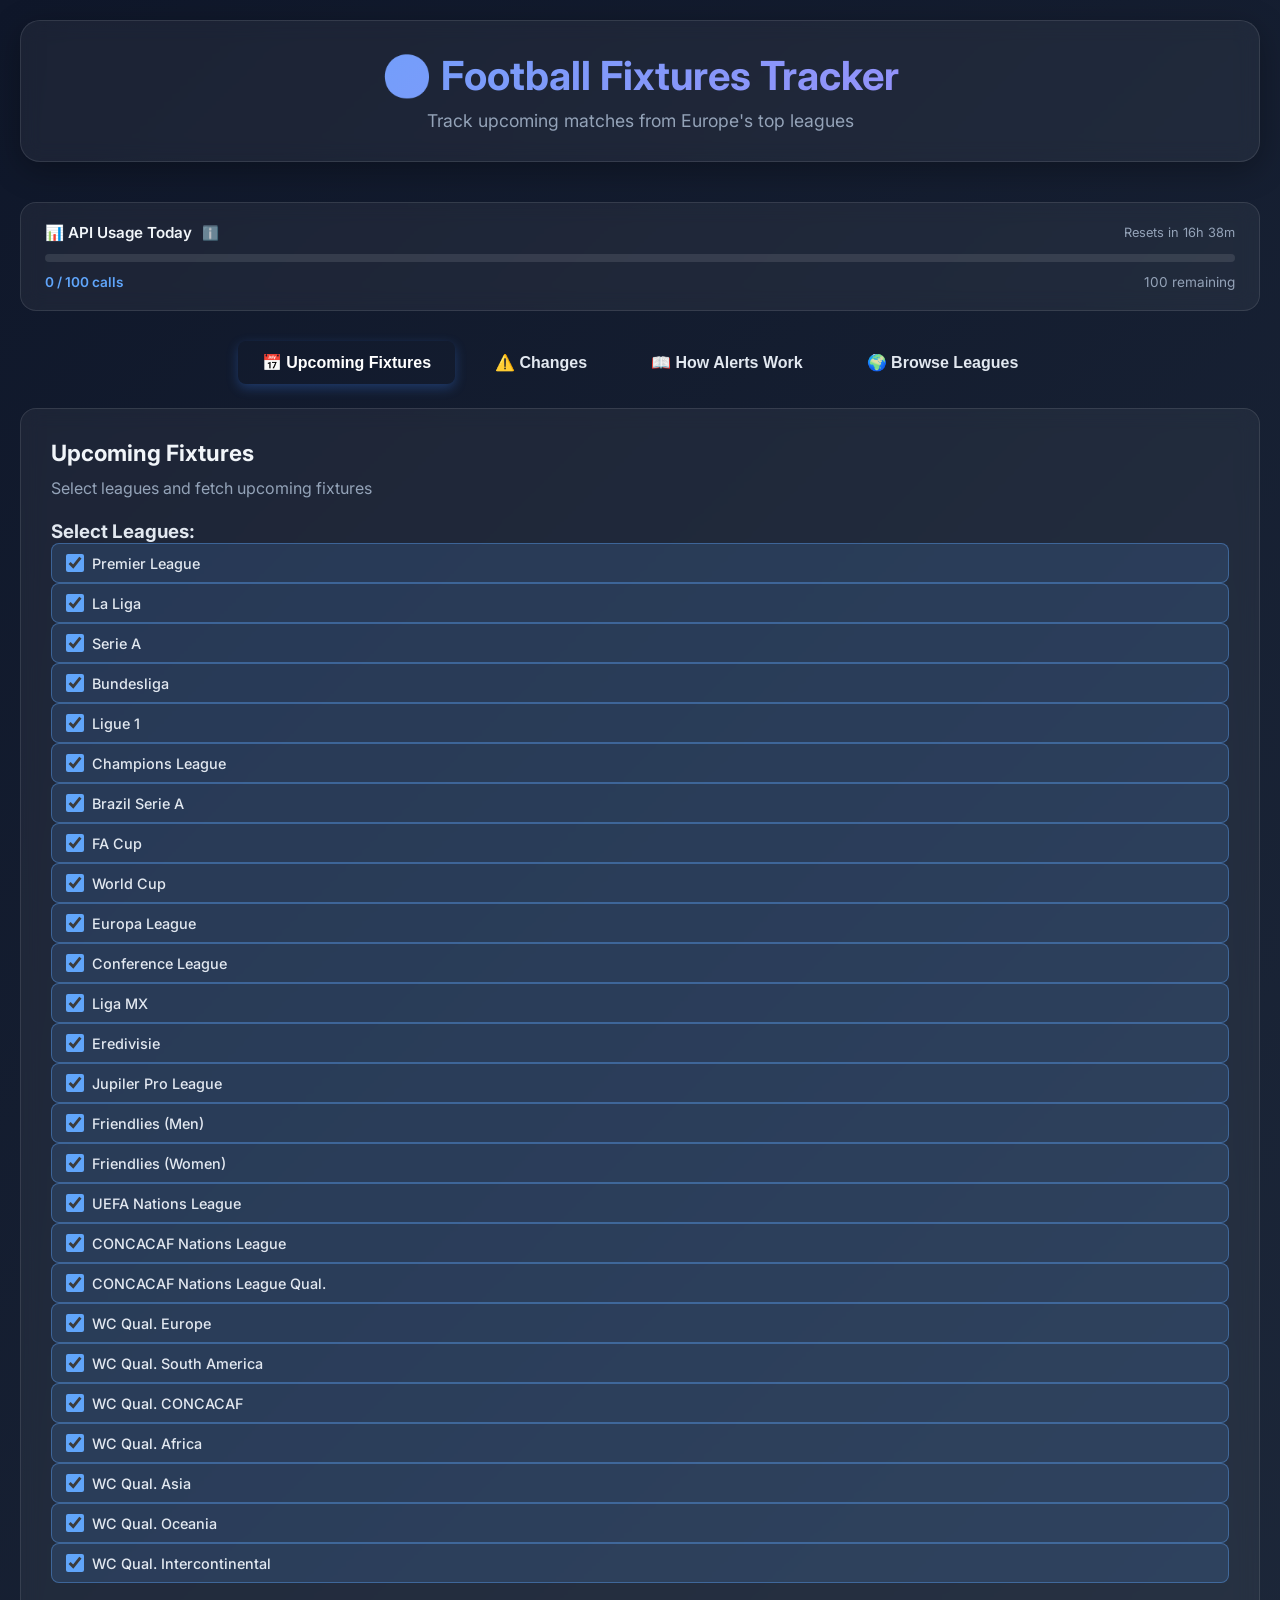
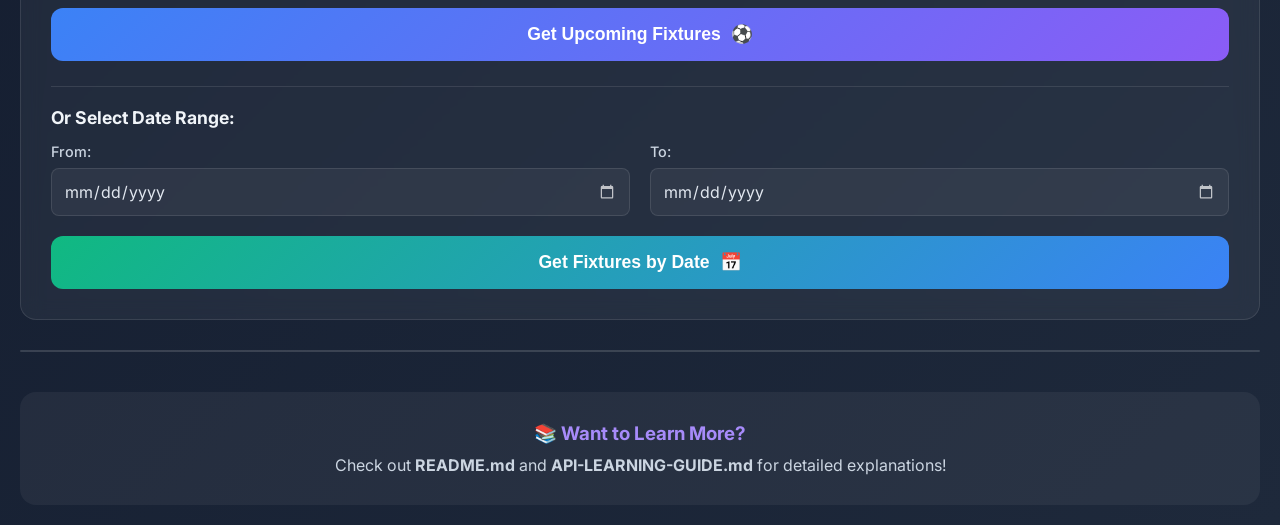
==== commit 548fccd1: "Add international friendly and WC qualification leagues" ====
--- a/index.html
+++ b/index.html
@@ -125,6 +125,54 @@
                             <input type="checkbox" value="144" data-name="Jupiler Pro League" data-season="2025"
                                 checked>
                             <span>Jupiler Pro League</span>
+                        </label>
+                        <label class="league-option">
+                            <input type="checkbox" value="10" data-name="Friendlies" checked>
+                            <span>Friendlies (Men)</span>
+                        </label>
+                        <label class="league-option">
+                            <input type="checkbox" value="666" data-name="Friendlies Women" checked>
+                            <span>Friendlies (Women)</span>
+                        </label>
+                        <label class="league-option">
+                            <input type="checkbox" value="5" data-name="UEFA Nations League" checked>
+                            <span>UEFA Nations League</span>
+                        </label>
+                        <label class="league-option">
+                            <input type="checkbox" value="536" data-name="CONCACAF Nations League" checked>
+                            <span>CONCACAF Nations League</span>
+                        </label>
+                        <label class="league-option">
+                            <input type="checkbox" value="808" data-name="CONCACAF Nations League Qual." checked>
+                            <span>CONCACAF Nations League Qual.</span>
+                        </label>
+                        <label class="league-option">
+                            <input type="checkbox" value="32" data-name="WC Qualification Europe" checked>
+                            <span>WC Qual. Europe</span>
+                        </label>
+                        <label class="league-option">
+                            <input type="checkbox" value="34" data-name="WC Qualification South America" checked>
+                            <span>WC Qual. South America</span>
+                        </label>
+                        <label class="league-option">
+                            <input type="checkbox" value="31" data-name="WC Qualification CONCACAF" checked>
+                            <span>WC Qual. CONCACAF</span>
+                        </label>
+                        <label class="league-option">
+                            <input type="checkbox" value="29" data-name="WC Qualification Africa" checked>
+                            <span>WC Qual. Africa</span>
+                        </label>
+                        <label class="league-option">
+                            <input type="checkbox" value="30" data-name="WC Qualification Asia" checked>
+                            <span>WC Qual. Asia</span>
+                        </label>
+                        <label class="league-option">
+                            <input type="checkbox" value="33" data-name="WC Qualification Oceania" checked>
+                            <span>WC Qual. Oceania</span>
+                        </label>
+                        <label class="league-option">
+                            <input type="checkbox" value="37" data-name="WC Qualification Intercontinental" checked>
+                            <span>WC Qual. Intercontinental</span>
                         </label>
 
                         <!-- Custom Leagues (Pinned by User) -->
